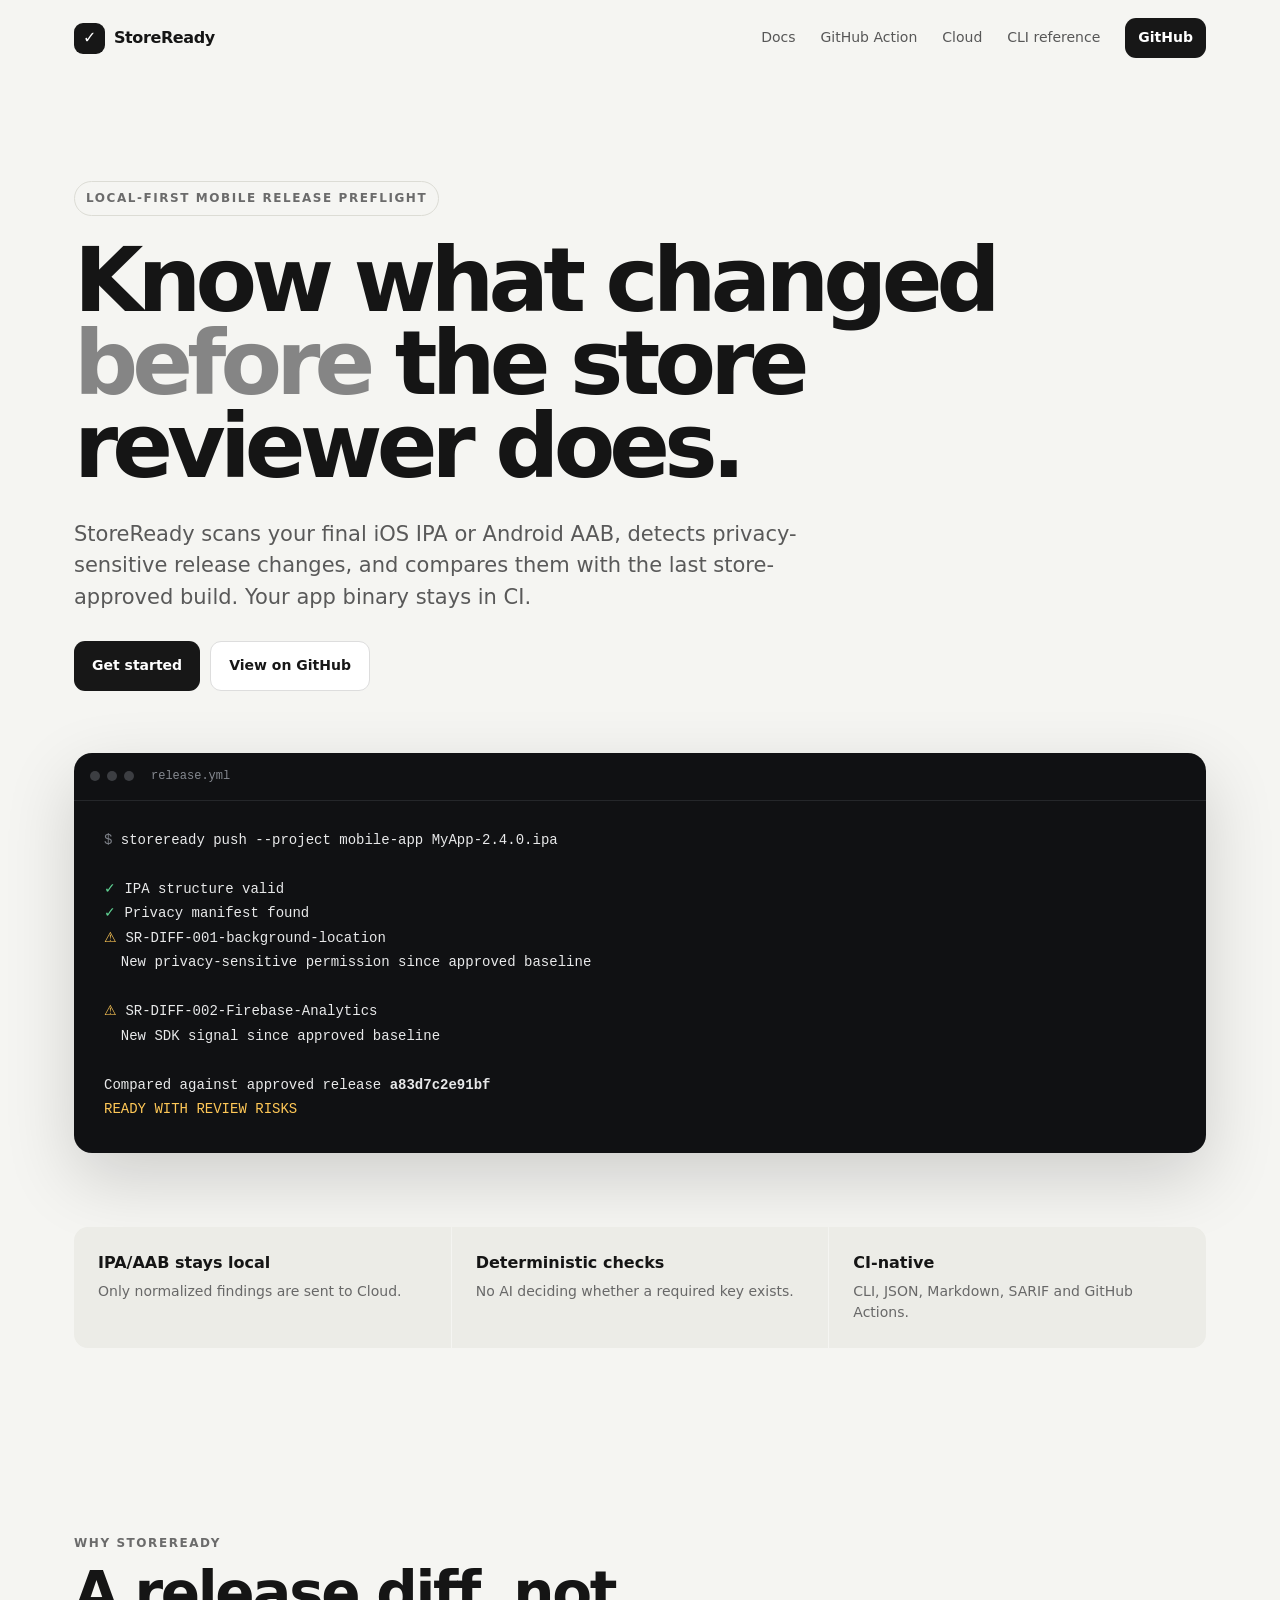
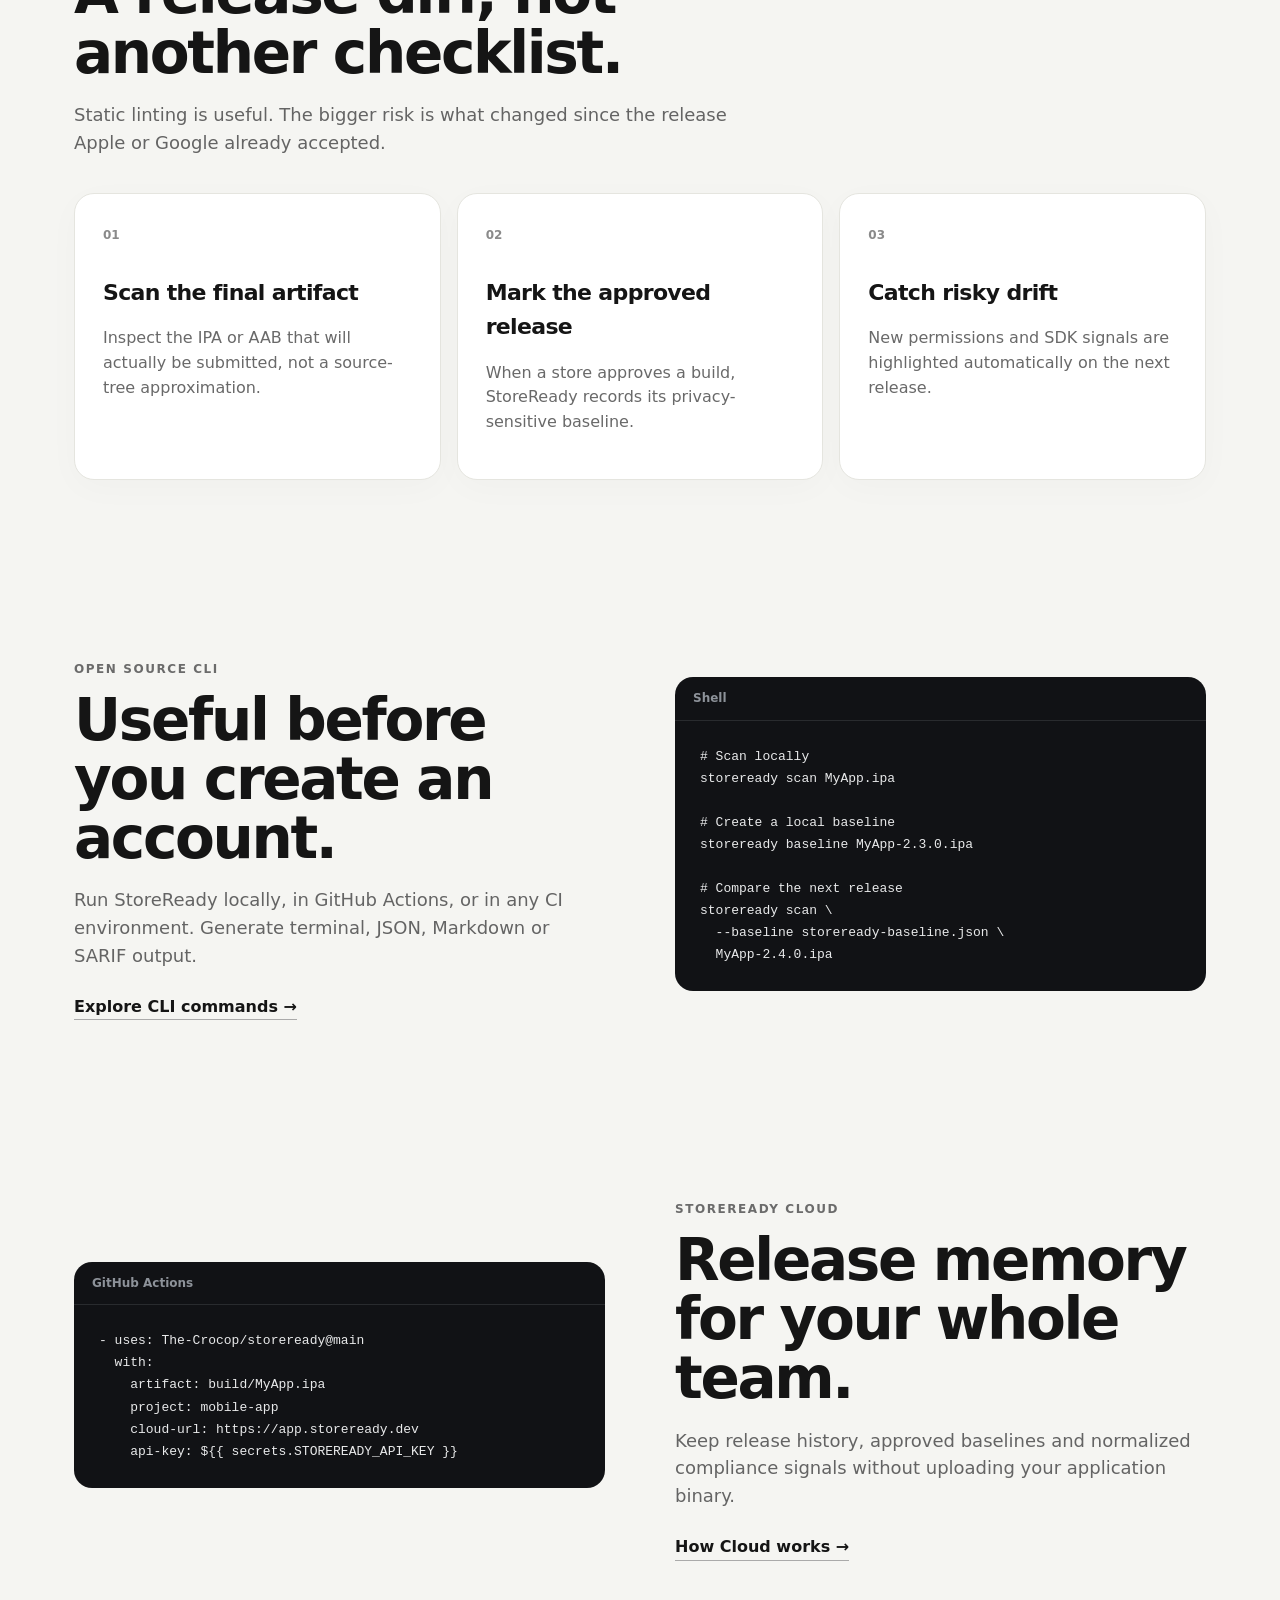
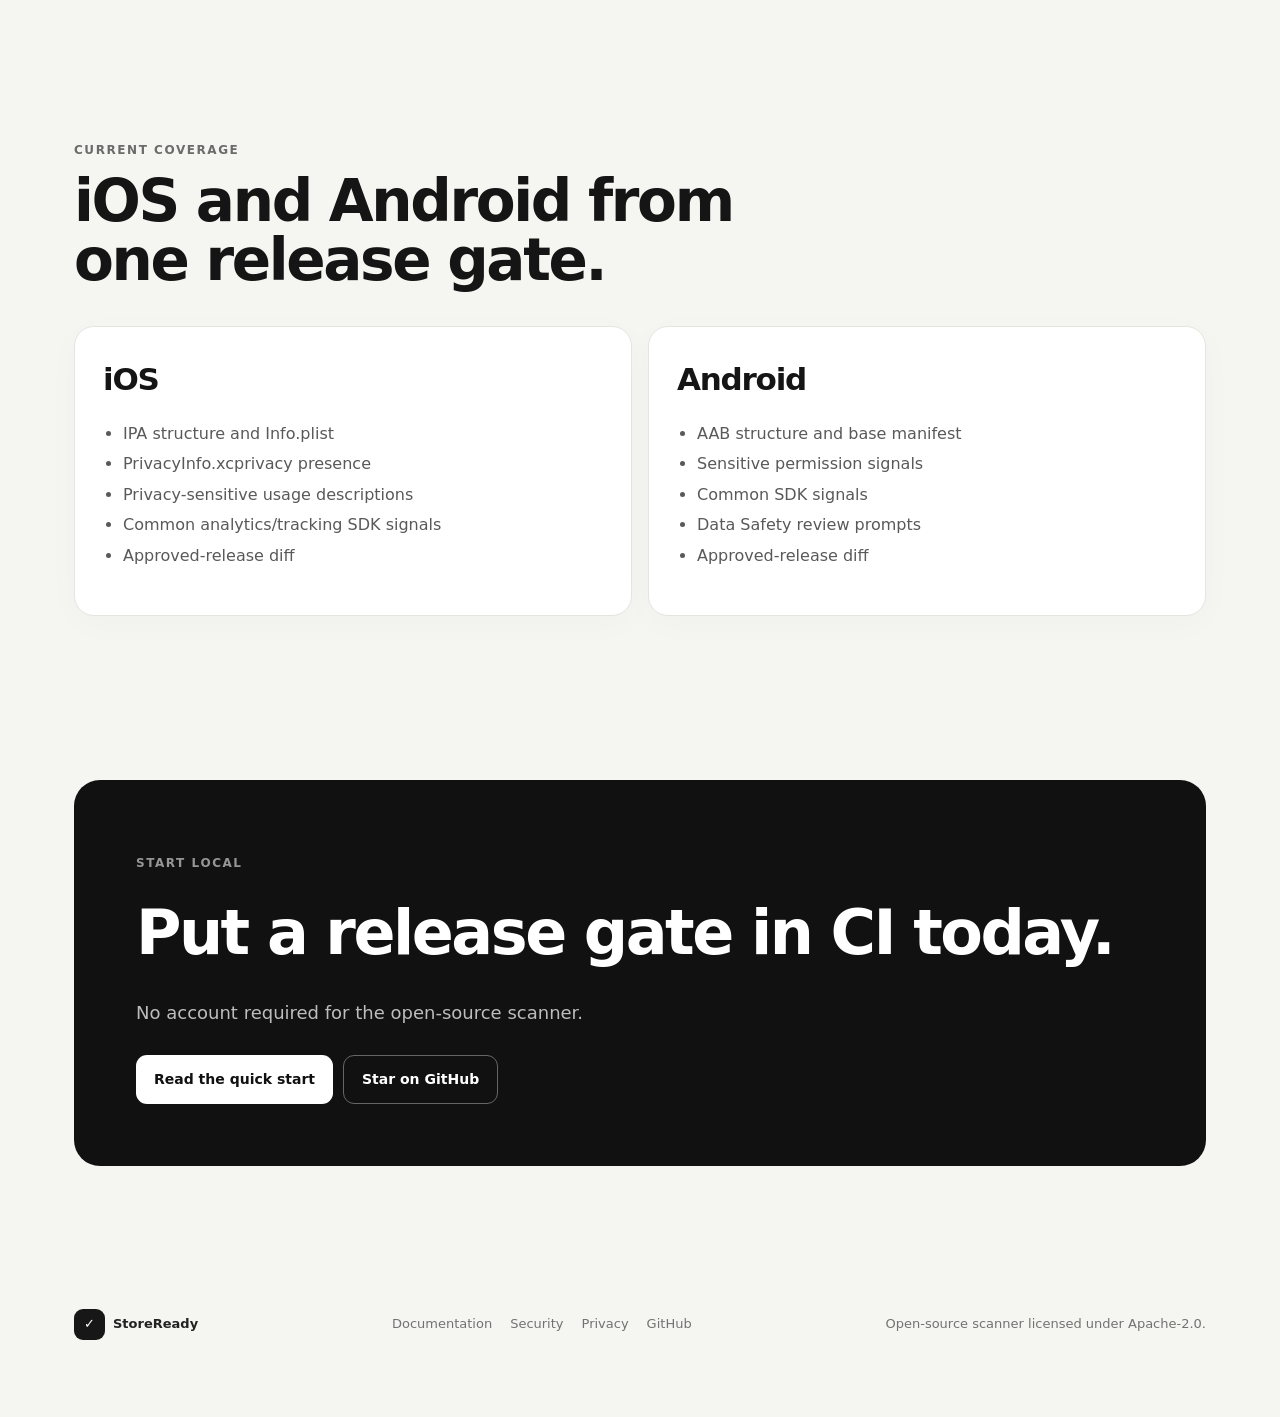
==== docs/index.html @ acee1a39 "feat: add StoreReady documentation site and Pages workflow" ====
<!doctype html>
<html lang="en">
<head>
  <meta charset="utf-8">
  <meta name="viewport" content="width=device-width,initial-scale=1">
  <title>StoreReady — Mobile release preflight for iOS & Android</title>
  <meta name="description" content="Scan IPA and AAB releases before submission. Detect privacy-sensitive changes, compare against the last approved release, and automate release checks in GitHub Actions.">
  <meta name="theme-color" content="#111111">
  <link rel="icon" href="favicon.svg" type="image/svg+xml">
  <link rel="stylesheet" href="styles.css">
</head>
<body>
  <header class="topbar">
    <a class="brand" href="./"><span class="logo">✓</span><span>StoreReady</span></a>
    <nav>
      <a href="getting-started.html">Docs</a>
      <a href="github-action.html">GitHub Action</a>
      <a href="cloud.html">Cloud</a>
      <a href="reference.html">CLI reference</a>
      <a class="button button-small" href="https://github.com/The-Crocop/storeready">GitHub</a>
    </nav>
  </header>

  <main>
    <section class="hero">
      <div class="pill">LOCAL-FIRST MOBILE RELEASE PREFLIGHT</div>
      <h1>Know what changed <em>before</em> the store reviewer does.</h1>
      <p class="hero-copy">StoreReady scans your final iOS IPA or Android AAB, detects privacy-sensitive release changes, and compares them with the last store-approved build. Your app binary stays in CI.</p>
      <div class="hero-actions">
        <a class="button" href="getting-started.html">Get started</a>
        <a class="button button-ghost" href="https://github.com/The-Crocop/storeready">View on GitHub</a>
      </div>

      <div class="terminal" aria-label="Example StoreReady output">
        <div class="terminal-bar"><span></span><span></span><span></span><code>release.yml</code></div>
        <pre><span class="muted">$</span> storeready push --project mobile-app MyApp-2.4.0.ipa

<span class="ok">✓</span> IPA structure valid
<span class="ok">✓</span> Privacy manifest found
<span class="warn">⚠</span> SR-DIFF-001-background-location
  New privacy-sensitive permission since approved baseline

<span class="warn">⚠</span> SR-DIFF-002-Firebase-Analytics
  New SDK signal since approved baseline

Compared against approved release <strong>a83d7c2e91bf</strong>
<span class="warn">READY WITH REVIEW RISKS</span></pre>
      </div>
    </section>

    <section class="trust-row">
      <div><strong>IPA/AAB stays local</strong><span>Only normalized findings are sent to Cloud.</span></div>
      <div><strong>Deterministic checks</strong><span>No AI deciding whether a required key exists.</span></div>
      <div><strong>CI-native</strong><span>CLI, JSON, Markdown, SARIF and GitHub Actions.</span></div>
    </section>

    <section class="section">
      <div class="section-heading">
        <p class="eyebrow">WHY STOREREADY</p>
        <h2>A release diff, not another checklist.</h2>
        <p>Static linting is useful. The bigger risk is what changed since the release Apple or Google already accepted.</p>
      </div>
      <div class="grid grid-3">
        <article class="card">
          <span class="card-icon">01</span>
          <h3>Scan the final artifact</h3>
          <p>Inspect the IPA or AAB that will actually be submitted, not a source-tree approximation.</p>
        </article>
        <article class="card">
          <span class="card-icon">02</span>
          <h3>Mark the approved release</h3>
          <p>When a store approves a build, StoreReady records its privacy-sensitive baseline.</p>
        </article>
        <article class="card">
          <span class="card-icon">03</span>
          <h3>Catch risky drift</h3>
          <p>New permissions and SDK signals are highlighted automatically on the next release.</p>
        </article>
      </div>
    </section>

    <section class="section split">
      <div>
        <p class="eyebrow">OPEN SOURCE CLI</p>
        <h2>Useful before you create an account.</h2>
        <p class="large-copy">Run StoreReady locally, in GitHub Actions, or in any CI environment. Generate terminal, JSON, Markdown or SARIF output.</p>
        <a class="text-link" href="reference.html">Explore CLI commands →</a>
      </div>
      <div class="code-card">
        <div class="code-label">Shell</div>
        <pre><code># Scan locally
storeready scan MyApp.ipa

# Create a local baseline
storeready baseline MyApp-2.3.0.ipa

# Compare the next release
storeready scan \
  --baseline storeready-baseline.json \
  MyApp-2.4.0.ipa</code></pre>
      </div>
    </section>

    <section class="section split reverse">
      <div class="code-card">
        <div class="code-label">GitHub Actions</div>
        <pre><code>- uses: The-Crocop/storeready@main
  with:
    artifact: build/MyApp.ipa
    project: mobile-app
    cloud-url: https://app.storeready.dev
    api-key: ${{ secrets.STOREREADY_API_KEY }}</code></pre>
      </div>
      <div>
        <p class="eyebrow">STOREREADY CLOUD</p>
        <h2>Release memory for your whole team.</h2>
        <p class="large-copy">Keep release history, approved baselines and normalized compliance signals without uploading your application binary.</p>
        <a class="text-link" href="cloud.html">How Cloud works →</a>
      </div>
    </section>

    <section class="section">
      <div class="section-heading">
        <p class="eyebrow">CURRENT COVERAGE</p>
        <h2>iOS and Android from one release gate.</h2>
      </div>
      <div class="grid grid-2">
        <article class="card platform-card">
          <div class="platform">iOS</div>
          <ul>
            <li>IPA structure and Info.plist</li>
            <li>PrivacyInfo.xcprivacy presence</li>
            <li>Privacy-sensitive usage descriptions</li>
            <li>Common analytics/tracking SDK signals</li>
            <li>Approved-release diff</li>
          </ul>
        </article>
        <article class="card platform-card">
          <div class="platform">Android</div>
          <ul>
            <li>AAB structure and base manifest</li>
            <li>Sensitive permission signals</li>
            <li>Common SDK signals</li>
            <li>Data Safety review prompts</li>
            <li>Approved-release diff</li>
          </ul>
        </article>
      </div>
    </section>

    <section class="cta">
      <p class="eyebrow">START LOCAL</p>
      <h2>Put a release gate in CI today.</h2>
      <p>No account required for the open-source scanner.</p>
      <div class="hero-actions">
        <a class="button button-light" href="getting-started.html">Read the quick start</a>
        <a class="button button-outline-light" href="https://github.com/The-Crocop/storeready">Star on GitHub</a>
      </div>
    </section>
  </main>

  <footer>
    <div class="footer-brand"><span class="logo">✓</span> StoreReady</div>
    <div class="footer-links">
      <a href="getting-started.html">Documentation</a>
      <a href="security.html">Security</a>
      <a href="privacy.html">Privacy</a>
      <a href="https://github.com/The-Crocop/storeready">GitHub</a>
    </div>
    <p>Open-source scanner licensed under Apache-2.0.</p>
  </footer>
</body>
</html>
---- docs/styles.css ----
:root{
  --bg:#f5f5f2;--surface:#fff;--ink:#151515;--muted:#676767;--line:#e5e5df;
  --green:#1c7c54;--amber:#a36c00;--red:#b42318;--code:#101113;--code-ink:#e8e9ea;
  --radius:20px;--max:1180px;
}
*{box-sizing:border-box}html{scroll-behavior:smooth}body{margin:0;background:var(--bg);color:var(--ink);font-family:Inter,ui-sans-serif,system-ui,-apple-system,BlinkMacSystemFont,"Segoe UI",sans-serif;line-height:1.55}
a{color:inherit;text-decoration:none}.topbar{height:76px;max-width:var(--max);margin:0 auto;padding:0 24px;display:flex;align-items:center;justify-content:space-between}.brand{display:flex;align-items:center;gap:9px;font-weight:800;letter-spacing:-.025em}.logo{display:inline-grid;place-items:center;width:31px;height:31px;border-radius:9px;background:#171717;color:#fff;font-weight:900}.topbar nav{display:flex;gap:25px;align-items:center;font-size:14px;color:#575757}.topbar nav a:hover,.topbar nav a.active{color:#111}
.button{display:inline-flex;align-items:center;justify-content:center;background:#171717;color:#fff!important;border-radius:11px;padding:13px 18px;font-weight:750;font-size:14px}.button:hover{transform:translateY(-1px)}.button-small{padding:9px 13px}.button-ghost{background:#fff;color:#171717!important;border:1px solid #ddd}.button-light{background:#fff;color:#111!important}.button-outline-light{background:transparent;border:1px solid #666;color:#fff!important}
.hero{max-width:var(--max);margin:0 auto;padding:105px 24px 74px}.pill,.eyebrow{font-size:12px;letter-spacing:.13em;font-weight:800;color:#6b6b6b}.pill{display:inline-block;border:1px solid #dcdcd5;border-radius:999px;padding:7px 11px;margin-bottom:23px}.hero h1{font-size:clamp(50px,7vw,92px);line-height:.93;letter-spacing:-.065em;max-width:1030px;margin:0}.hero h1 em{font-style:normal;color:#858585}.hero-copy{font-size:21px;max-width:760px;color:#595959;line-height:1.5;margin:30px 0 0}.hero-actions{display:flex;gap:10px;flex-wrap:wrap;margin-top:28px}
.terminal{margin-top:62px;background:var(--code);color:var(--code-ink);border-radius:18px;overflow:hidden;box-shadow:0 25px 70px rgba(0,0,0,.16)}.terminal-bar{height:48px;display:flex;align-items:center;gap:7px;padding:0 16px;border-bottom:1px solid #25272a}.terminal-bar span{width:10px;height:10px;background:#3c3e42;border-radius:50%}.terminal-bar code{margin-left:10px;color:#858990;font-size:12px}.terminal pre{margin:0;padding:27px 30px 31px;font-size:14px;line-height:1.75;overflow:auto}.terminal .ok{color:#60d394}.terminal .warn{color:#ffc857}.terminal .muted{color:#7d8188}
.trust-row{max-width:var(--max);margin:0 auto 90px;padding:0 24px;display:grid;grid-template-columns:repeat(3,1fr);gap:1px}.trust-row div{background:#ecece7;padding:24px}.trust-row div:first-child{border-radius:14px 0 0 14px}.trust-row div:last-child{border-radius:0 14px 14px 0}.trust-row strong,.trust-row span{display:block}.trust-row span{color:#686868;font-size:14px;margin-top:5px}
.section{max-width:var(--max);margin:0 auto;padding:84px 24px}.section-heading{max-width:690px;margin-bottom:36px}.section h2,.cta h2,.docs h2,.legal h2{letter-spacing:-.04em}.section-heading h2,.split h2{font-size:clamp(36px,5vw,58px);line-height:1.02;margin:8px 0 15px}.section-heading p:last-child,.large-copy{font-size:18px;color:#646464}.grid{display:grid;gap:16px}.grid-3{grid-template-columns:repeat(3,1fr)}.grid-2{grid-template-columns:repeat(2,1fr)}.card{background:var(--surface);border:1px solid var(--line);border-radius:var(--radius);padding:28px;box-shadow:0 8px 35px rgba(0,0,0,.025)}.card h3{font-size:22px;letter-spacing:-.03em;margin:30px 0 8px}.card p{color:#696969}.card-icon{font-size:12px;font-weight:800;color:#8a8a8a}.platform{font-size:31px;font-weight:850;letter-spacing:-.04em}.platform-card ul{padding-left:20px;color:#595959;line-height:1.9}
.split{display:grid;grid-template-columns:1fr 1fr;align-items:center;gap:70px}.reverse{}.text-link{display:inline-block;margin-top:7px;font-weight:750;border-bottom:1px solid #aaa}.code-card{background:#111215;color:#e8e9ea;border-radius:18px;overflow:hidden}.code-label{padding:12px 18px;border-bottom:1px solid #292b2e;color:#8d9299;font-size:12px;font-weight:700}.code-card pre{margin:0;padding:25px;overflow:auto;line-height:1.7;font-size:13px}.compact-grid{margin-top:20px}.mini-card{border:1px solid var(--line);background:#fff;padding:18px;border-radius:14px}.mini-card strong,.mini-card span{display:block}.mini-card span{color:#747474;margin-top:4px;font-size:14px}
.cta{max-width:calc(var(--max) - 48px);margin:80px auto;background:#111;color:#fff;border-radius:26px;padding:62px}.cta h2{font-size:clamp(38px,5vw,62px);margin:6px 0 8px}.cta p:not(.eyebrow){color:#bdbdbd;font-size:18px}.cta .eyebrow{color:#969696}
footer{max-width:var(--max);margin:0 auto;padding:55px 24px 70px;display:grid;grid-template-columns:auto 1fr auto;gap:30px;align-items:center;color:#727272;font-size:13px}.footer-brand{display:flex;align-items:center;gap:8px;color:#222;font-weight:800}.footer-links{display:flex;gap:18px;justify-content:center}.footer-links a:hover{color:#111}
.docs-layout{max-width:var(--max);margin:0 auto;padding:70px 24px 120px;display:grid;grid-template-columns:220px minmax(0,760px);gap:70px}.sidebar{position:sticky;top:30px;height:max-content;display:flex;flex-direction:column;gap:4px;font-size:14px}.sidebar strong{margin-bottom:12px}.sidebar a{padding:7px 10px;border-radius:8px;color:#666}.sidebar a:hover,.sidebar a.active{background:#e9e9e4;color:#111}.docs h1,.legal h1{font-size:clamp(48px,7vw,72px);letter-spacing:-.055em;line-height:1;margin:7px 0 20px}.lead-doc{font-size:20px;color:#626262;margin-bottom:48px}.docs h2,.legal h2{font-size:28px;margin:48px 0 11px}.docs p,.docs li,.legal p{color:#595959}.docs code,.legal code{font-family:"SFMono-Regular",Consolas,monospace;background:#ebebe7;border-radius:5px;padding:1px 5px;color:#292929}.docs pre{background:#111215;color:#e8e9ea;border-radius:14px;padding:22px 24px;overflow:auto;line-height:1.7}.docs pre code{background:none;color:inherit;padding:0}.note{background:#eef4f0;border:1px solid #d8e8de;border-radius:13px;padding:16px 18px;margin:24px 0;color:#365543}.warning-note{background:#fff7e8;border-color:#f0dfba;color:#6d5727}.next{margin-top:55px;padding-top:24px;border-top:1px solid var(--line)}.next a{font-weight:750}.table-wrap{overflow:auto;border:1px solid var(--line);border-radius:13px;background:#fff}.table-wrap table{border-collapse:collapse;width:100%;font-size:14px}.table-wrap th,.table-wrap td{text-align:left;padding:13px 15px;border-bottom:1px solid #ecece7;vertical-align:top}.table-wrap tr:last-child td{border-bottom:0}.table-wrap th{background:#f4f4f0;color:#555;font-size:12px;text-transform:uppercase;letter-spacing:.05em}.flow{display:flex;align-items:center;gap:9px;overflow:auto;margin:26px 0}.flow div{min-width:145px;border:1px solid var(--line);background:#fff;padding:15px;border-radius:12px}.flow strong,.flow span{display:block}.flow span{font-size:12px;color:#777;margin-top:3px}.flow b{color:#999}.legal{max-width:800px;margin:0 auto;padding:80px 24px 130px}.updated{margin-top:55px!important;font-size:13px}
@media(max-width:900px){.topbar nav a:not(.button){display:none}.grid-3,.grid-2,.split,.trust-row{grid-template-columns:1fr}.split{gap:30px}.trust-row{gap:8px}.trust-row div,.trust-row div:first-child,.trust-row div:last-child{border-radius:12px}.docs-layout{grid-template-columns:1fr}.sidebar{position:static;display:none}.cta{margin-left:16px;margin-right:16px;padding:40px 26px}footer{grid-template-columns:1fr}.footer-links{justify-content:flex-start;flex-wrap:wrap}.hero{padding-top:65px}.terminal pre{padding:20px;font-size:12px}}
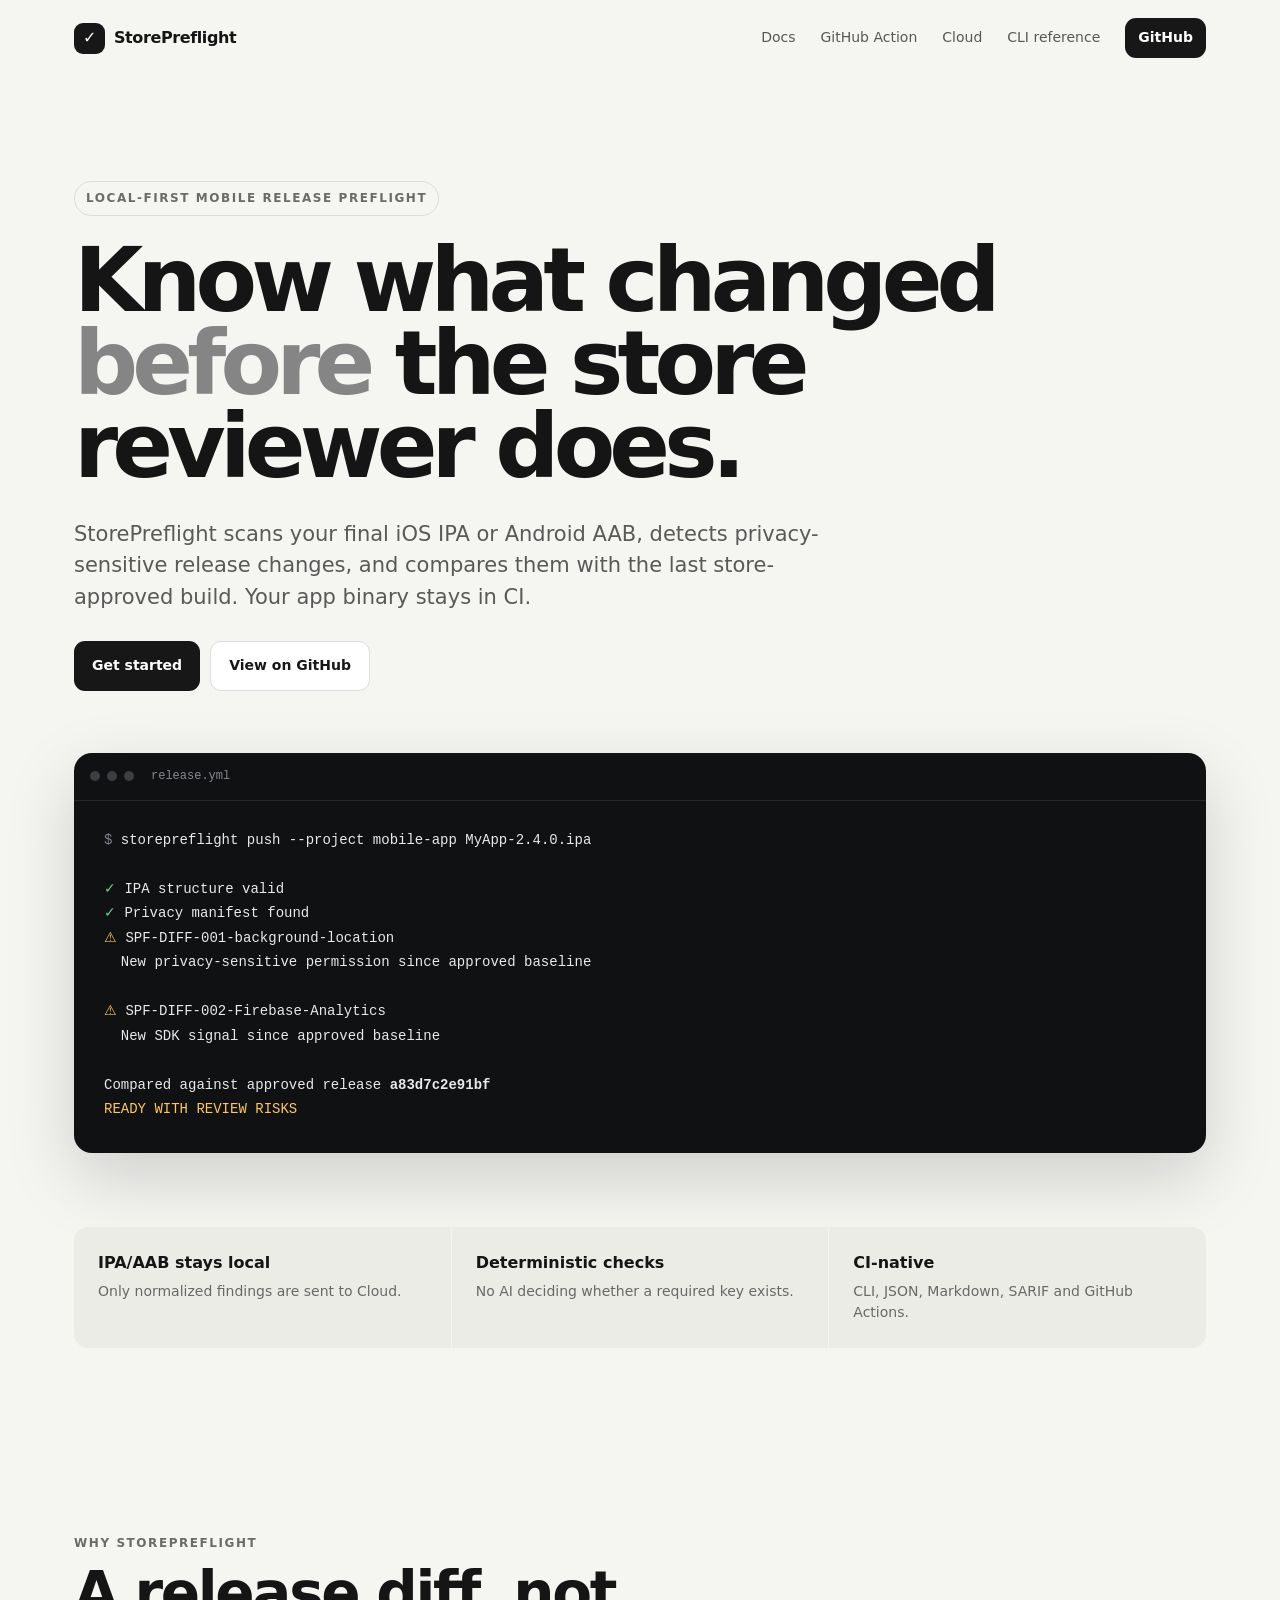
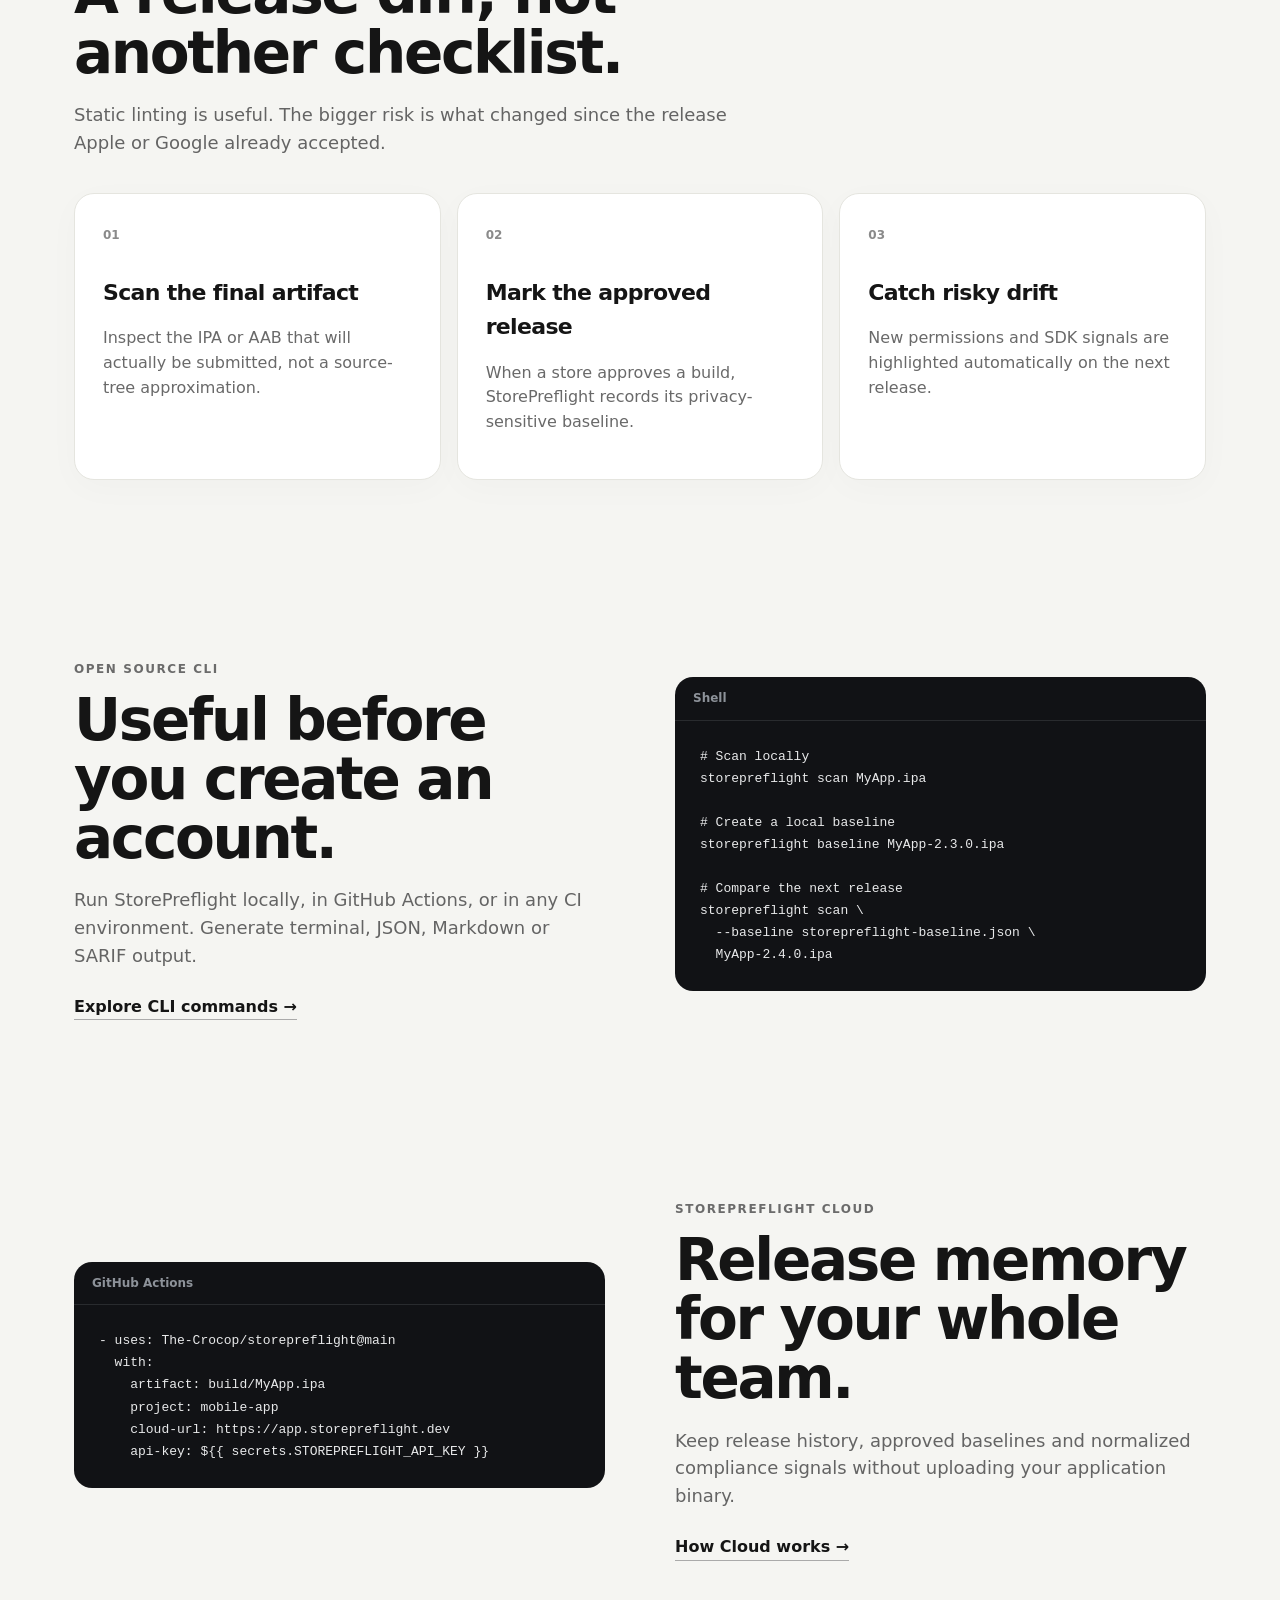
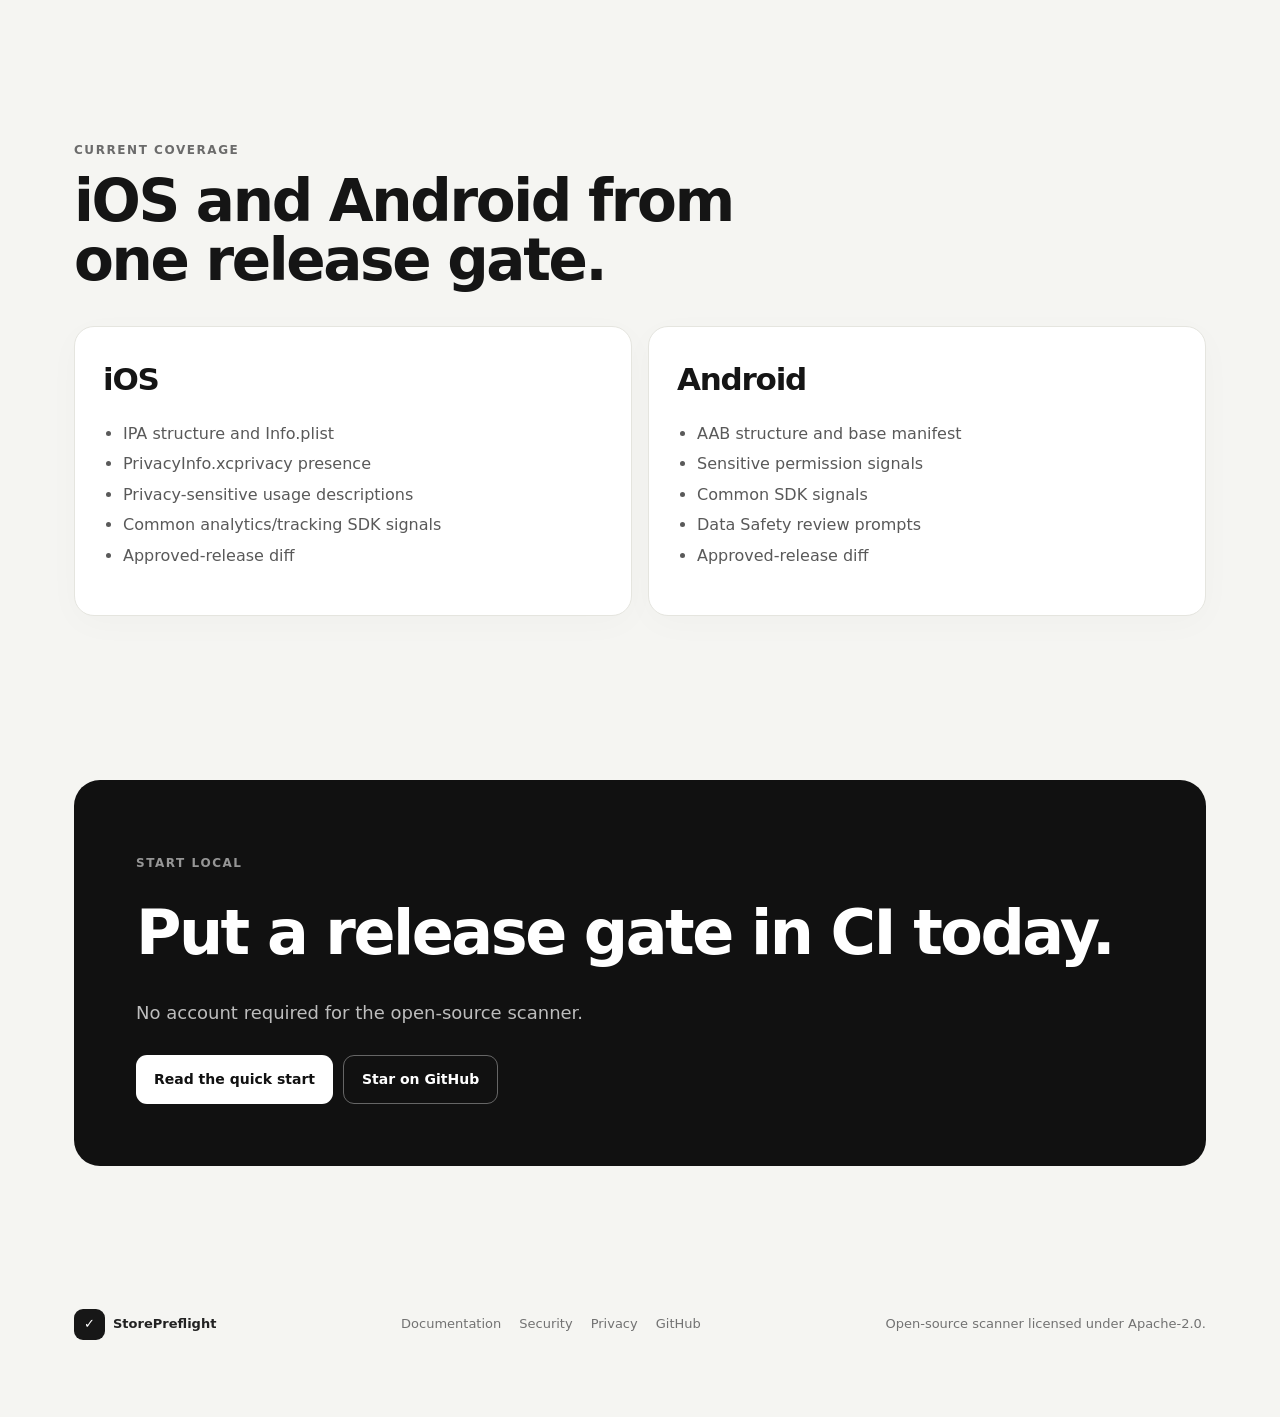
==== commit 964b832b: "rebrand: StoreReady to StorePreflight" ====
--- a/docs/index.html
+++ b/docs/index.html
@@ -3,7 +3,7 @@
 <head>
   <meta charset="utf-8">
   <meta name="viewport" content="width=device-width,initial-scale=1">
-  <title>StoreReady — Mobile release preflight for iOS & Android</title>
+  <title>StorePreflight — Mobile release preflight for iOS & Android</title>
   <meta name="description" content="Scan IPA and AAB releases before submission. Detect privacy-sensitive changes, compare against the last approved release, and automate release checks in GitHub Actions.">
   <meta name="theme-color" content="#111111">
   <link rel="icon" href="favicon.svg" type="image/svg+xml">
@@ -11,13 +11,13 @@
 </head>
 <body>
   <header class="topbar">
-    <a class="brand" href="./"><span class="logo">✓</span><span>StoreReady</span></a>
+    <a class="brand" href="./"><span class="logo">✓</span><span>StorePreflight</span></a>
     <nav>
       <a href="getting-started.html">Docs</a>
       <a href="github-action.html">GitHub Action</a>
       <a href="cloud.html">Cloud</a>
       <a href="reference.html">CLI reference</a>
-      <a class="button button-small" href="https://github.com/The-Crocop/storeready">GitHub</a>
+      <a class="button button-small" href="https://github.com/The-Crocop/storepreflight">GitHub</a>
     </nav>
   </header>
 
@@ -25,22 +25,22 @@
     <section class="hero">
       <div class="pill">LOCAL-FIRST MOBILE RELEASE PREFLIGHT</div>
       <h1>Know what changed <em>before</em> the store reviewer does.</h1>
-      <p class="hero-copy">StoreReady scans your final iOS IPA or Android AAB, detects privacy-sensitive release changes, and compares them with the last store-approved build. Your app binary stays in CI.</p>
+      <p class="hero-copy">StorePreflight scans your final iOS IPA or Android AAB, detects privacy-sensitive release changes, and compares them with the last store-approved build. Your app binary stays in CI.</p>
       <div class="hero-actions">
         <a class="button" href="getting-started.html">Get started</a>
-        <a class="button button-ghost" href="https://github.com/The-Crocop/storeready">View on GitHub</a>
+        <a class="button button-ghost" href="https://github.com/The-Crocop/storepreflight">View on GitHub</a>
       </div>
 
-      <div class="terminal" aria-label="Example StoreReady output">
+      <div class="terminal" aria-label="Example StorePreflight output">
         <div class="terminal-bar"><span></span><span></span><span></span><code>release.yml</code></div>
-        <pre><span class="muted">$</span> storeready push --project mobile-app MyApp-2.4.0.ipa
+        <pre><span class="muted">$</span> storepreflight push --project mobile-app MyApp-2.4.0.ipa
 
 <span class="ok">✓</span> IPA structure valid
 <span class="ok">✓</span> Privacy manifest found
-<span class="warn">⚠</span> SR-DIFF-001-background-location
+<span class="warn">⚠</span> SPF-DIFF-001-background-location
   New privacy-sensitive permission since approved baseline
 
-<span class="warn">⚠</span> SR-DIFF-002-Firebase-Analytics
+<span class="warn">⚠</span> SPF-DIFF-002-Firebase-Analytics
   New SDK signal since approved baseline
 
 Compared against approved release <strong>a83d7c2e91bf</strong>
@@ -56,7 +56,7 @@
 
     <section class="section">
       <div class="section-heading">
-        <p class="eyebrow">WHY STOREREADY</p>
+        <p class="eyebrow">WHY STOREPREFLIGHT</p>
         <h2>A release diff, not another checklist.</h2>
         <p>Static linting is useful. The bigger risk is what changed since the release Apple or Google already accepted.</p>
       </div>
@@ -69,7 +69,7 @@
         <article class="card">
           <span class="card-icon">02</span>
           <h3>Mark the approved release</h3>
-          <p>When a store approves a build, StoreReady records its privacy-sensitive baseline.</p>
+          <p>When a store approves a build, StorePreflight records its privacy-sensitive baseline.</p>
         </article>
         <article class="card">
           <span class="card-icon">03</span>
@@ -83,20 +83,20 @@
       <div>
         <p class="eyebrow">OPEN SOURCE CLI</p>
         <h2>Useful before you create an account.</h2>
-        <p class="large-copy">Run StoreReady locally, in GitHub Actions, or in any CI environment. Generate terminal, JSON, Markdown or SARIF output.</p>
+        <p class="large-copy">Run StorePreflight locally, in GitHub Actions, or in any CI environment. Generate terminal, JSON, Markdown or SARIF output.</p>
         <a class="text-link" href="reference.html">Explore CLI commands →</a>
       </div>
       <div class="code-card">
         <div class="code-label">Shell</div>
         <pre><code># Scan locally
-storeready scan MyApp.ipa
+storepreflight scan MyApp.ipa
 
 # Create a local baseline
-storeready baseline MyApp-2.3.0.ipa
+storepreflight baseline MyApp-2.3.0.ipa
 
 # Compare the next release
-storeready scan \
-  --baseline storeready-baseline.json \
+storepreflight scan \
+  --baseline storepreflight-baseline.json \
   MyApp-2.4.0.ipa</code></pre>
       </div>
     </section>
@@ -104,15 +104,15 @@
     <section class="section split reverse">
       <div class="code-card">
         <div class="code-label">GitHub Actions</div>
-        <pre><code>- uses: The-Crocop/storeready@main
+        <pre><code>- uses: The-Crocop/storepreflight@main
   with:
     artifact: build/MyApp.ipa
     project: mobile-app
-    cloud-url: https://app.storeready.dev
-    api-key: ${{ secrets.STOREREADY_API_KEY }}</code></pre>
+    cloud-url: https://app.storepreflight.dev
+    api-key: ${{ secrets.STOREPREFLIGHT_API_KEY }}</code></pre>
       </div>
       <div>
-        <p class="eyebrow">STOREREADY CLOUD</p>
+        <p class="eyebrow">STOREPREFLIGHT CLOUD</p>
         <h2>Release memory for your whole team.</h2>
         <p class="large-copy">Keep release history, approved baselines and normalized compliance signals without uploading your application binary.</p>
         <a class="text-link" href="cloud.html">How Cloud works →</a>
@@ -154,18 +154,18 @@
       <p>No account required for the open-source scanner.</p>
       <div class="hero-actions">
         <a class="button button-light" href="getting-started.html">Read the quick start</a>
-        <a class="button button-outline-light" href="https://github.com/The-Crocop/storeready">Star on GitHub</a>
+        <a class="button button-outline-light" href="https://github.com/The-Crocop/storepreflight">Star on GitHub</a>
       </div>
     </section>
   </main>
 
   <footer>
-    <div class="footer-brand"><span class="logo">✓</span> StoreReady</div>
+    <div class="footer-brand"><span class="logo">✓</span> StorePreflight</div>
     <div class="footer-links">
       <a href="getting-started.html">Documentation</a>
       <a href="security.html">Security</a>
       <a href="privacy.html">Privacy</a>
-      <a href="https://github.com/The-Crocop/storeready">GitHub</a>
+      <a href="https://github.com/The-Crocop/storepreflight">GitHub</a>
     </div>
     <p>Open-source scanner licensed under Apache-2.0.</p>
   </footer>
